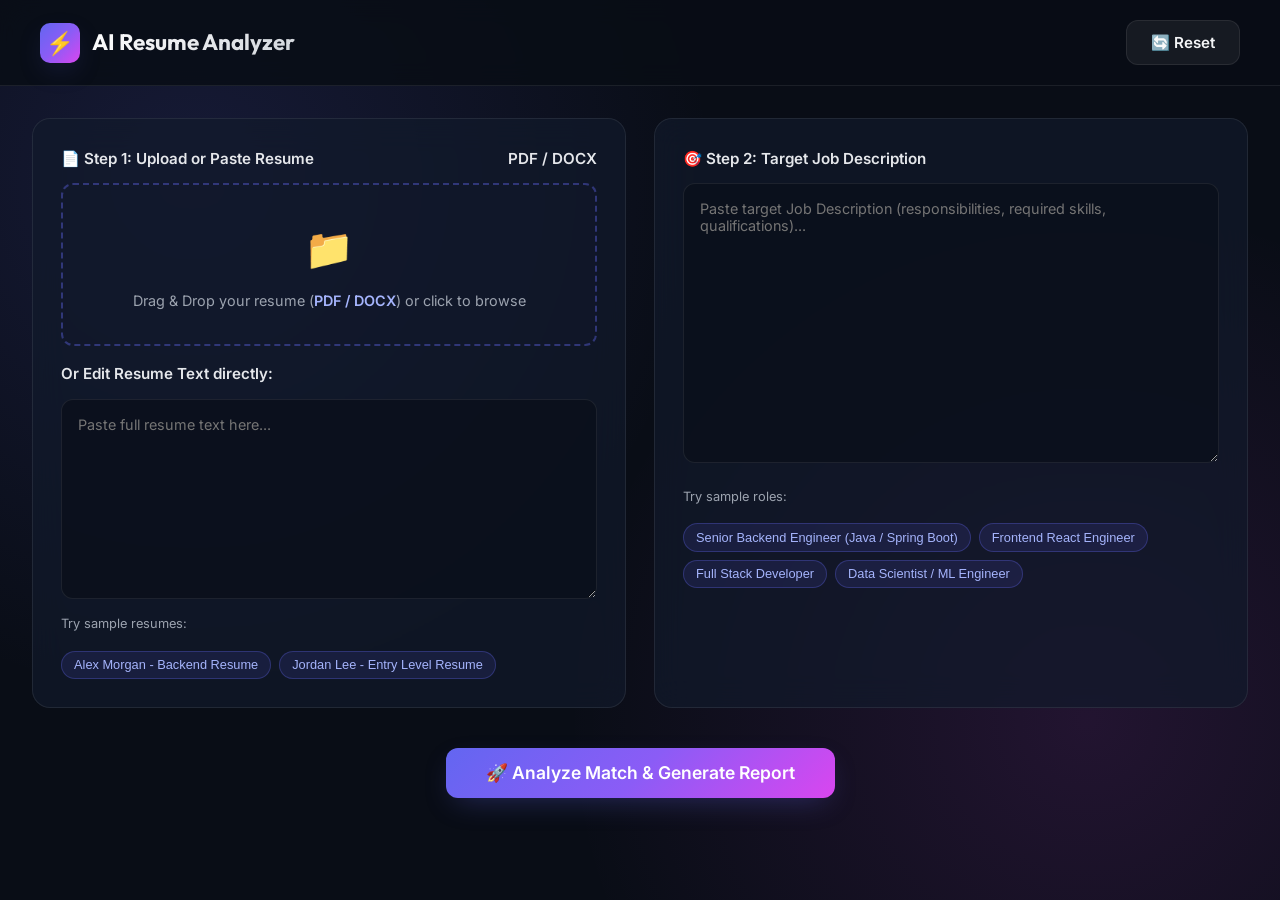
==== index.html @ 18a4ed59 "Deploy AI Resume Analyzer to GitHub Pages" ====
<!doctype html>
<html lang="en">
  <head>
    <meta charset="UTF-8" />
    <link rel="icon" type="image/svg+xml" href="data:image/svg+xml,<svg xmlns='http://www.w3.org/2000/svg' viewBox='0 0 100 100'><text y='.9em' font-size='90'>🚀</text></svg>" />
    <meta name="viewport" content="width=device-width, initial-scale=1.0" />
    <title>AI Resume Analyzer - Intelligent Resume & Job Match Intelligence</title>
    <meta name="description" content="AI-Powered Resume Analyzer evaluating ATS compatibility, skill gaps, keyword matching, and explainable scoring for job seekers." />
    <link rel="preconnect" href="https://fonts.googleapis.com">
    <link rel="preconnect" href="https://fonts.gstatic.com" crossorigin>
    <link href="https://fonts.googleapis.com/css2?family=Inter:wght@300;400;500;600;700&family=Outfit:wght@500;600;700;800&display=swap" rel="stylesheet">
    <script type="module" crossorigin src="./assets/index-SdQi6o6o.js"></script>
    <link rel="stylesheet" crossorigin href="./assets/index-D3nrYeox.css">
  </head>
  <body>
    <div id="app"></div>
  </body>
</html>
---- assets/index-D3nrYeox.css ----
:root{--bg-primary:#090d16;--bg-card:#121a2bb3;--bg-card-hover:#1a253dd9;--border-card:#ffffff14;--border-card-glow:#6366f14d;--primary-accent:#6366f1;--primary-gradient:linear-gradient(135deg, #6366f1 0%, #8b5cf6 50%, #d946ef 100%);--secondary-gradient:linear-gradient(135deg, #3b82f6 0%, #06b6d4 100%);--success-color:#10b981;--success-bg:#10b9811f;--warning-color:#f59e0b;--warning-bg:#f59e0b1f;--danger-color:#ef4444;--danger-bg:#ef44441f;--text-main:#f3f4f6;--text-muted:#9ca3af;--text-dim:#6b7280;--font-heading:"Outfit", sans-serif;--font-body:"Inter", sans-serif;--radius-lg:18px;--radius-md:12px;--radius-sm:8px;--shadow-glow:0 10px 30px -10px #6366f159}*{box-sizing:border-box;margin:0;padding:0}body{font-family:var(--font-body);background-color:var(--bg-primary);color:var(--text-main);background-image:radial-gradient(circle at 15% 20%,#6366f126 0%,#0000 40%),radial-gradient(circle at 85% 80%,#d946ef1f 0%,#0000 40%);background-attachment:fixed;min-height:100vh;line-height:1.6}.app-header{-webkit-backdrop-filter:blur(12px);backdrop-filter:blur(12px);border-bottom:1px solid var(--border-card);z-index:100;background:#090d16d9;justify-content:space-between;align-items:center;padding:1.25rem 2.5rem;display:flex;position:sticky;top:0}.brand{align-items:center;gap:.75rem;display:flex}.brand-icon{background:var(--primary-gradient);width:40px;height:40px;box-shadow:var(--shadow-glow);border-radius:10px;place-items:center;font-size:1.4rem;display:grid}.brand-title{font-family:var(--font-heading);background:linear-gradient(135deg,#fff 0%,#d1d5db 100%);-webkit-text-fill-color:transparent;-webkit-background-clip:text;font-size:1.4rem;font-weight:700}.header-actions{gap:1rem;display:flex}.container{max-width:1400px;margin:0 auto;padding:2rem}.section-title{font-family:var(--font-heading);align-items:center;gap:.5rem;margin-bottom:1rem;font-size:1.5rem;font-weight:700;display:flex}.glass-card{background:var(--bg-card);-webkit-backdrop-filter:blur(16px);backdrop-filter:blur(16px);border:1px solid var(--border-card);border-radius:var(--radius-lg);padding:1.75rem;transition:all .3s}.glass-card:hover{border-color:var(--border-card-glow)}.workbench-grid{grid-template-columns:1fr 1fr;gap:1.75rem;margin-bottom:2.5rem;display:grid}@media (width<=992px){.workbench-grid{grid-template-columns:1fr}}.field-label{color:#e5e7eb;justify-content:space-between;align-items:center;margin-bottom:.75rem;font-size:.95rem;font-weight:600;display:flex}.dropzone{border-radius:var(--radius-md);text-align:center;cursor:pointer;background:#121a2b66;border:2px dashed #6366f166;padding:2rem 1rem;transition:all .25s}.dropzone:hover,.dropzone.active{border-color:var(--primary-accent);background:#6366f114}.dropzone-icon{margin-bottom:.5rem;font-size:2.5rem}.dropzone-text{color:var(--text-muted);font-size:.9rem}.dropzone-text span{color:#a5b4fc;font-weight:600}.file-status{border-radius:var(--radius-sm);color:#6ee7b7;background:#10b9811a;border:1px solid #10b9814d;align-items:center;gap:.75rem;margin-top:.75rem;padding:.75rem 1rem;font-size:.9rem;display:flex}.text-input{border:1px solid var(--border-card);border-radius:var(--radius-md);width:100%;height:200px;color:var(--text-main);font-family:var(--font-body);resize:vertical;background:#0b0f19b3;outline:none;padding:1rem;font-size:.9rem;transition:border-color .2s}.text-input:focus{border-color:var(--primary-accent)}.btn{font-family:var(--font-body);border-radius:var(--radius-md);cursor:pointer;border:none;align-items:center;gap:.5rem;padding:.75rem 1.5rem;font-size:.95rem;font-weight:600;transition:all .25s;display:inline-flex}.btn-primary{background:var(--primary-gradient);color:#fff;box-shadow:var(--shadow-glow)}.btn-primary:hover{filter:brightness(1.1);transform:translateY(-2px)}.btn-secondary{color:var(--text-main);border:1px solid var(--border-card);background:#ffffff0f}.btn-secondary:hover{background:#ffffff1f}.btn-pill{color:#a5b4fc;cursor:pointer;background:#6366f11f;border:1px solid #6366f14d;border-radius:20px;padding:.35rem .75rem;font-size:.8rem;transition:all .2s}.btn-pill:hover{color:#fff;background:#6366f140}.sample-pills{flex-wrap:wrap;gap:.5rem;margin-top:.5rem;display:flex}.actions-row{justify-content:center;margin-top:1.5rem;display:flex}.results-dashboard{flex-direction:column;gap:2rem;display:flex}.score-overview-card{grid-template-columns:280px 1fr;align-items:center;gap:2rem;display:grid}@media (width<=768px){.score-overview-card{text-align:center;grid-template-columns:1fr}}.gauge-container{flex-direction:column;align-items:center;display:flex}.score-circle{background:conic-gradient(var(--primary-accent) calc(var(--score) * 1%), #ffffff14 0);width:170px;height:170px;box-shadow:var(--shadow-glow);border-radius:50%;place-items:center;display:grid;position:relative}.score-circle:before{content:"";background:#0d1322;border-radius:50%;width:140px;height:140px;position:absolute}.score-value{z-index:10;font-family:var(--font-heading);color:#fff;font-size:2.8rem;font-weight:800;line-height:1;position:relative}.score-sublabel{color:var(--text-muted);margin-top:.25rem;font-size:.85rem}.score-tier-badge{font-family:var(--font-heading);letter-spacing:.5px;border-radius:20px;margin-top:.75rem;padding:.35rem 1rem;font-size:.9rem;font-weight:700}.tier-excellent{color:#34d399;background:#10b98133;border:1px solid #10b981}.tier-strong{color:#818cf8;background:#6366f133;border:1px solid #6366f1}.tier-good{color:#22d3ee;background:#06b6d433;border:1px solid #06b6d4}.tier-moderate{color:#fbbf24;background:#f59e0b33;border:1px solid #f59e0b}.tier-weak{color:#f87171;background:#ef444433;border:1px solid #ef4444}.subscores-grid{grid-template-columns:repeat(auto-fit,minmax(180px,1fr));gap:1.25rem;display:grid}.subscore-card{border-radius:var(--radius-md);border:1px solid var(--border-card);background:#0b0f1999;padding:1.25rem}.subscore-title{color:var(--text-muted);margin-bottom:.5rem;font-size:.85rem}.subscore-val{font-family:var(--font-heading);color:#fff;font-size:1.6rem;font-weight:700}.progress-bar-bg{background:#ffffff14;border-radius:10px;width:100%;height:6px;margin-top:.5rem;overflow:hidden}.progress-bar-fill{background:var(--secondary-gradient);border-radius:10px;height:100%;transition:width .8s cubic-bezier(.4,0,.2,1)}.skills-grid{grid-template-columns:1fr 1fr;gap:1.5rem;display:grid}@media (width<=768px){.skills-grid{grid-template-columns:1fr}}.tag-cloud{flex-wrap:wrap;gap:.6rem;margin-top:.75rem;display:flex}.tag{border-radius:20px;align-items:center;gap:.4rem;padding:.4rem .85rem;font-size:.85rem;font-weight:500;display:inline-flex}.tag-matched{background:var(--success-bg);color:#6ee7b7;border:1px solid #10b9814d}.tag-missing{background:var(--danger-bg);color:#fca5a5;border:1px solid #ef44444d}.tag-keyword{color:#67e8f9;background:#06b6d41f;border:1px solid #06b6d44d}.ats-list{flex-direction:column;gap:.85rem;margin-top:1rem;display:flex}.ats-item{border-radius:var(--radius-md);border:1px solid var(--border-card);background:#0b0f1980;align-items:flex-start;gap:1rem;padding:1rem;display:flex}.status-badge{text-transform:uppercase;border-radius:4px;padding:.2rem .6rem;font-size:.75rem;font-weight:700}.status-PASSED{background:var(--success-bg);color:#34d399}.status-WARNING{background:var(--warning-bg);color:#fbbf24}.status-FAILED{background:var(--danger-bg);color:#f87171}.ats-content h4{margin-bottom:.2rem;font-size:.95rem;font-weight:600}.ats-content p{color:var(--text-muted);font-size:.85rem}.recommendations-feed{flex-direction:column;gap:1rem;margin-top:1rem;display:flex}.rec-card{border-left:4px solid var(--primary-accent);border-radius:var(--radius-md);background:#0b0f1980;gap:1.25rem;padding:1.25rem;display:flex}.rec-card.priority-HIGH{border-left-color:#ef4444}.rec-card.priority-MEDIUM{border-left-color:#f59e0b}.rec-card.priority-LOW{border-left-color:#10b981}.priority-tag{border-radius:4px;align-self:flex-start;padding:.25rem .5rem;font-size:.7rem;font-weight:800}.priority-HIGH{color:#fca5a5;background:#ef444433}.priority-MEDIUM{color:#fde68a;background:#f59e0b33}.priority-LOW{color:#a7f3d0;background:#10b98133}.rec-details h4{margin-bottom:.25rem;font-size:.95rem;font-weight:600}.rec-details p{color:var(--text-muted);font-size:.88rem}.improvement-grid{grid-template-columns:1fr 1fr;gap:1rem;margin-top:.75rem;display:grid}@media (width<=768px){.improvement-grid{grid-template-columns:1fr}}.improve-box{border-radius:var(--radius-md);padding:1rem;font-size:.88rem}.improve-before{color:#fca5a5;background:#ef444414;border:1px solid #ef444433}.improve-after{color:#a7f3d0;background:#10b98114;border:1px solid #10b98133}.improve-label{text-transform:uppercase;opacity:.8;margin-bottom:.35rem;font-size:.75rem;font-weight:700}.loading-spinner{border:3px solid #ffffff4d;border-top-color:#fff;border-radius:50%;width:20px;height:20px;animation:.8s linear infinite spin;display:inline-block}@keyframes spin{to{transform:rotate(360deg)}}.hidden{display:none!important}
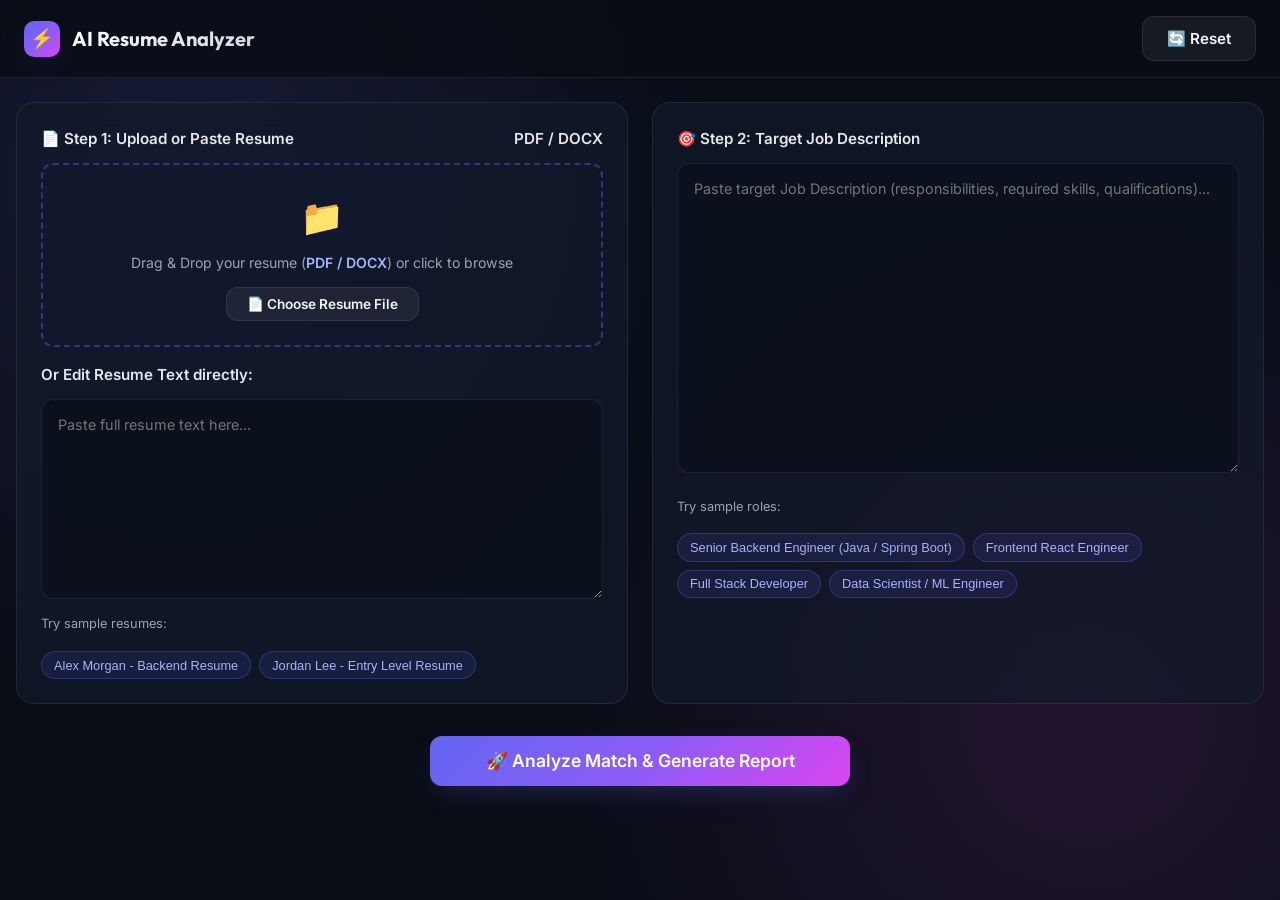
==== commit 5f2843aa: "Deploy text validation and permission fix to gh-pages" ====
--- a/index.html
+++ b/index.html
@@ -1,18 +1,19 @@
-<!doctype html>
-<html lang="en">
-  <head>
-    <meta charset="UTF-8" />
-    <link rel="icon" type="image/svg+xml" href="data:image/svg+xml,<svg xmlns='http://www.w3.org/2000/svg' viewBox='0 0 100 100'><text y='.9em' font-size='90'>🚀</text></svg>" />
-    <meta name="viewport" content="width=device-width, initial-scale=1.0" />
-    <title>AI Resume Analyzer - Intelligent Resume & Job Match Intelligence</title>
-    <meta name="description" content="AI-Powered Resume Analyzer evaluating ATS compatibility, skill gaps, keyword matching, and explainable scoring for job seekers." />
-    <link rel="preconnect" href="https://fonts.googleapis.com">
-    <link rel="preconnect" href="https://fonts.gstatic.com" crossorigin>
-    <link href="https://fonts.googleapis.com/css2?family=Inter:wght@300;400;500;600;700&family=Outfit:wght@500;600;700;800&display=swap" rel="stylesheet">
-    <script type="module" crossorigin src="./assets/index-SdQi6o6o.js"></script>
-    <link rel="stylesheet" crossorigin href="./assets/index-D3nrYeox.css">
-  </head>
-  <body>
-    <div id="app"></div>
-  </body>
-</html>
+<!doctype html>
+<html lang="en">
+  <head>
+    <meta charset="UTF-8" />
+    <link rel="icon" type="image/svg+xml" href="data:image/svg+xml,<svg xmlns='http://www.w3.org/2000/svg' viewBox='0 0 100 100'><text y='.9em' font-size='90'>🚀</text></svg>" />
+    <meta name="viewport" content="width=device-width, initial-scale=1.0" />
+    <title>AI Resume Analyzer - Intelligent Resume & Job Match Intelligence</title>
+    <meta name="description" content="AI-Powered Resume Analyzer evaluating ATS compatibility, skill gaps, keyword matching, and explainable scoring for job seekers." />
+    <link rel="preconnect" href="https://fonts.googleapis.com">
+    <link rel="preconnect" href="https://fonts.gstatic.com" crossorigin>
+    <link href="https://fonts.googleapis.com/css2?family=Inter:wght@300;400;500;600;700&family=Outfit:wght@500;600;700;800&display=swap" rel="stylesheet">
+    <script type="module" crossorigin src="./assets/index-DjZv53WF.js"></script>
+    <link rel="stylesheet" crossorigin href="./assets/index-CVyKx71J.css">
+  </head>
+  <body>
+    <div id="app"></div>+
+  </body>
+</html>
--- a/assets/index-CVyKx71J.css
+++ b/assets/index-CVyKx71J.css
@@ -0,0 +1 @@
+:root{--bg-primary:#090d16;--bg-card:#121a2bb3;--bg-card-hover:#1a253dd9;--border-card:#ffffff14;--border-card-glow:#6366f14d;--primary-accent:#6366f1;--primary-gradient:linear-gradient(135deg, #6366f1 0%, #8b5cf6 50%, #d946ef 100%);--secondary-gradient:linear-gradient(135deg, #3b82f6 0%, #06b6d4 100%);--success-color:#10b981;--success-bg:#10b9811f;--warning-color:#f59e0b;--warning-bg:#f59e0b1f;--danger-color:#ef4444;--danger-bg:#ef44441f;--text-main:#f3f4f6;--text-muted:#9ca3af;--text-dim:#6b7280;--font-heading:"Outfit", sans-serif;--font-body:"Inter", sans-serif;--radius-lg:18px;--radius-md:12px;--radius-sm:8px;--shadow-glow:0 10px 30px -10px #6366f159}*{box-sizing:border-box;margin:0;padding:0}body{font-family:var(--font-body);background-color:var(--bg-primary);color:var(--text-main);background-image:radial-gradient(circle at 15% 20%,#6366f126 0%,#0000 40%),radial-gradient(circle at 85% 80%,#d946ef1f 0%,#0000 40%);background-attachment:fixed;min-height:100vh;line-height:1.6;overflow-x:hidden}.app-header{-webkit-backdrop-filter:blur(12px);backdrop-filter:blur(12px);border-bottom:1px solid var(--border-card);z-index:100;background:#090d16d9;justify-content:space-between;align-items:center;padding:1rem 1.5rem;display:flex;position:sticky;top:0}.brand{align-items:center;gap:.75rem;display:flex}.brand-icon{background:var(--primary-gradient);width:36px;height:36px;box-shadow:var(--shadow-glow);border-radius:10px;place-items:center;font-size:1.2rem;display:grid}.brand-title{font-family:var(--font-heading);background:linear-gradient(135deg,#fff 0%,#d1d5db 100%);-webkit-text-fill-color:transparent;-webkit-background-clip:text;font-size:1.25rem;font-weight:700}.header-actions{gap:1rem;display:flex}.container{max-width:1400px;margin:0 auto;padding:1.5rem 1rem}.section-title{font-family:var(--font-heading);align-items:center;gap:.5rem;margin-bottom:1rem;font-size:1.35rem;font-weight:700;display:flex}.glass-card{background:var(--bg-card);-webkit-backdrop-filter:blur(16px);backdrop-filter:blur(16px);border:1px solid var(--border-card);border-radius:var(--radius-lg);padding:1.5rem;transition:all .3s}.glass-card:hover{border-color:var(--border-card-glow)}.workbench-grid{grid-template-columns:1fr 1fr;gap:1.5rem;margin-bottom:2rem;display:grid}@media (width<=992px){.workbench-grid{grid-template-columns:1fr}}.field-label{color:#e5e7eb;justify-content:space-between;align-items:center;margin-bottom:.75rem;font-size:.95rem;font-weight:600;display:flex}.dropzone{border-radius:var(--radius-md);text-align:center;cursor:pointer;background:#121a2b66;border:2px dashed #6366f166;padding:1.5rem 1rem;transition:all .25s}.dropzone:hover,.dropzone.active{border-color:var(--primary-accent);background:#6366f114}.dropzone-icon{margin-bottom:.4rem;font-size:2.2rem}.dropzone-text{color:var(--text-muted);font-size:.88rem}.dropzone-text span{color:#a5b4fc;font-weight:600}.file-status{border-radius:var(--radius-sm);color:#6ee7b7;word-break:break-all;background:#10b9811a;border:1px solid #10b9814d;align-items:center;gap:.75rem;margin-top:.75rem;padding:.75rem 1rem;font-size:.88rem;display:flex}.file-status-error{border-radius:var(--radius-sm);color:#fca5a5;background:#ef44441a;border:1px solid #ef444459;margin-top:.75rem;padding:.85rem 1rem;font-size:.88rem}.text-input{border:1px solid var(--border-card);border-radius:var(--radius-md);width:100%;height:200px;color:var(--text-main);font-family:var(--font-body);resize:vertical;background:#0b0f19b3;outline:none;padding:1rem;font-size:.9rem;transition:border-color .2s}.text-input:focus{border-color:var(--primary-accent)}.btn{font-family:var(--font-body);border-radius:var(--radius-md);cursor:pointer;border:none;justify-content:center;align-items:center;gap:.5rem;padding:.75rem 1.5rem;font-size:.95rem;font-weight:600;transition:all .25s;display:inline-flex}.btn-primary{background:var(--primary-gradient);color:#fff;box-shadow:var(--shadow-glow)}.btn-primary:hover{filter:brightness(1.1);transform:translateY(-2px)}.btn-secondary{color:var(--text-main);border:1px solid var(--border-card);background:#ffffff0f}.btn-secondary:hover{background:#ffffff1f}.btn-pill{color:#a5b4fc;cursor:pointer;background:#6366f11f;border:1px solid #6366f14d;border-radius:20px;padding:.35rem .75rem;font-size:.8rem;transition:all .2s}.btn-pill:hover{color:#fff;background:#6366f140}.sample-pills{flex-wrap:wrap;gap:.5rem;margin-top:.5rem;display:flex}.actions-row{justify-content:center;margin-top:1.5rem;display:flex}.results-dashboard{flex-direction:column;gap:2rem;display:flex}.score-overview-card{grid-template-columns:260px 1fr;align-items:center;gap:2rem;display:grid}@media (width<=768px){.score-overview-card{text-align:center;grid-template-columns:1fr}}.gauge-container{flex-direction:column;align-items:center;display:flex}.score-circle{background:conic-gradient(var(--primary-accent) calc(var(--score) * 1%), #ffffff14 0);width:160px;height:160px;box-shadow:var(--shadow-glow);border-radius:50%;place-items:center;display:grid;position:relative}.score-circle:before{content:"";background:#0d1322;border-radius:50%;width:130px;height:130px;position:absolute}.score-value{z-index:10;font-family:var(--font-heading);color:#fff;font-size:2.6rem;font-weight:800;line-height:1;position:relative}.score-sublabel{color:var(--text-muted);margin-top:.25rem;font-size:.85rem}.score-tier-badge{font-family:var(--font-heading);letter-spacing:.5px;border-radius:20px;margin-top:.75rem;padding:.35rem 1rem;font-size:.9rem;font-weight:700}.tier-excellent{color:#34d399;background:#10b98133;border:1px solid #10b981}.tier-strong{color:#818cf8;background:#6366f133;border:1px solid #6366f1}.tier-good{color:#22d3ee;background:#06b6d433;border:1px solid #06b6d4}.tier-moderate{color:#fbbf24;background:#f59e0b33;border:1px solid #f59e0b}.tier-weak{color:#f87171;background:#ef444433;border:1px solid #ef4444}.subscores-grid{grid-template-columns:repeat(auto-fit,minmax(160px,1fr));gap:1rem;display:grid}.subscore-card{border-radius:var(--radius-md);border:1px solid var(--border-card);background:#0b0f1999;padding:1.1rem}.subscore-title{color:var(--text-muted);margin-bottom:.4rem;font-size:.82rem}.subscore-val{font-family:var(--font-heading);color:#fff;font-size:1.5rem;font-weight:700}.progress-bar-bg{background:#ffffff14;border-radius:10px;width:100%;height:6px;margin-top:.5rem;overflow:hidden}.progress-bar-fill{background:var(--secondary-gradient);border-radius:10px;height:100%;transition:width .8s cubic-bezier(.4,0,.2,1)}.explainability-grid{grid-template-columns:1fr 1fr;gap:1.25rem;display:grid}@media (width<=768px){.explainability-grid{grid-template-columns:1fr}}.skills-grid{grid-template-columns:1fr 1fr;gap:1.5rem;display:grid}@media (width<=768px){.skills-grid{grid-template-columns:1fr}}.tag-cloud{flex-wrap:wrap;gap:.5rem;margin-top:.75rem;display:flex}.tag{border-radius:20px;align-items:center;gap:.4rem;padding:.35rem .75rem;font-size:.82rem;font-weight:500;display:inline-flex}.tag-matched{background:var(--success-bg);color:#6ee7b7;border:1px solid #10b9814d}.tag-missing{background:var(--danger-bg);color:#fca5a5;border:1px solid #ef44444d}.tag-keyword{color:#67e8f9;background:#06b6d41f;border:1px solid #06b6d44d}.ats-list{flex-direction:column;gap:.85rem;margin-top:1rem;display:flex}.ats-item{border-radius:var(--radius-md);border:1px solid var(--border-card);background:#0b0f1980;align-items:flex-start;gap:.85rem;padding:1rem;display:flex}.status-badge{text-transform:uppercase;border-radius:4px;padding:.2rem .6rem;font-size:.75rem;font-weight:700}.status-PASSED{background:var(--success-bg);color:#34d399}.status-WARNING{background:var(--warning-bg);color:#fbbf24}.status-FAILED{background:var(--danger-bg);color:#f87171}.ats-content h4{margin-bottom:.2rem;font-size:.95rem;font-weight:600}.ats-content p{color:var(--text-muted);font-size:.85rem}.recommendations-feed{flex-direction:column;gap:1rem;margin-top:1rem;display:flex}.rec-card{border-left:4px solid var(--primary-accent);border-radius:var(--radius-md);background:#0b0f1980;gap:1rem;padding:1.1rem;display:flex}.rec-card.priority-HIGH{border-left-color:#ef4444}.rec-card.priority-MEDIUM{border-left-color:#f59e0b}.rec-card.priority-LOW{border-left-color:#10b981}.priority-tag{border-radius:4px;align-self:flex-start;padding:.25rem .5rem;font-size:.7rem;font-weight:800}.priority-HIGH{color:#fca5a5;background:#ef444433}.priority-MEDIUM{color:#fde68a;background:#f59e0b33}.priority-LOW{color:#a7f3d0;background:#10b98133}.rec-details h4{margin-bottom:.25rem;font-size:.92rem;font-weight:600}.rec-details p{color:var(--text-muted);font-size:.85rem}.improvement-grid{grid-template-columns:1fr 1fr;gap:1rem;margin-top:.75rem;display:grid}@media (width<=768px){.improvement-grid{grid-template-columns:1fr}}.improve-box{border-radius:var(--radius-md);padding:.85rem;font-size:.85rem}.improve-before{color:#fca5a5;background:#ef444414;border:1px solid #ef444433}.improve-after{color:#a7f3d0;background:#10b98114;border:1px solid #10b98133}.improve-label{text-transform:uppercase;opacity:.8;margin-bottom:.35rem;font-size:.75rem;font-weight:700}.loading-spinner{border:3px solid #ffffff4d;border-top-color:#fff;border-radius:50%;width:18px;height:18px;animation:.8s linear infinite spin;display:inline-block}@keyframes spin{to{transform:rotate(360deg)}}.hidden{display:none!important}@media (width<=480px){.app-header{padding:.85rem 1rem}.brand-title{font-size:1.1rem}.container{padding:1rem .75rem}.glass-card{padding:1.1rem .85rem}.subscores-grid{grid-template-columns:1fr 1fr}.rec-card{flex-direction:column;gap:.5rem}}
